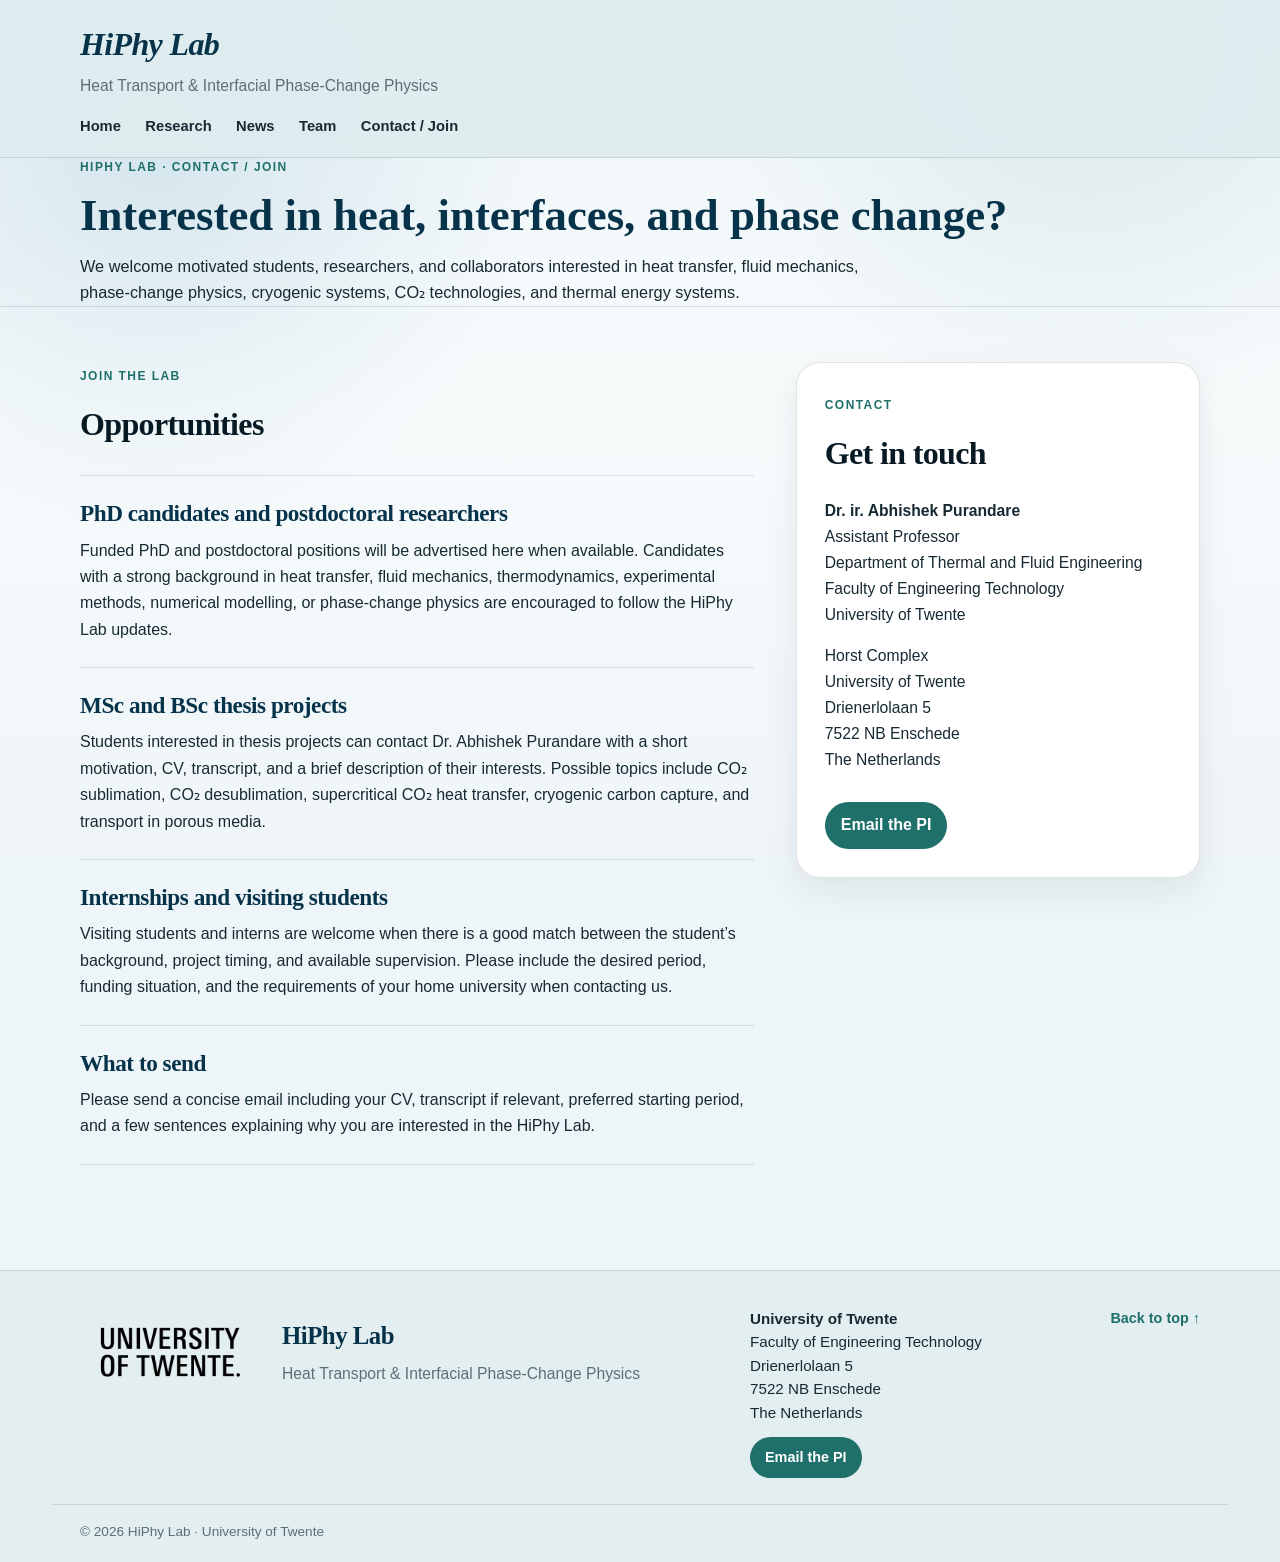
==== contact.html @ 3d543747 "Update contact.html" ====
<!DOCTYPE html>
<html lang="en">
<head>
  <meta charset="UTF-8">
  <title>Contact / Join | HiPhy Lab</title>
  <meta name="viewport" content="width=device-width, initial-scale=1">
  <link rel="stylesheet" href="assets/css/style.css">
</head>

<body id="top">

  <header class="header">
    <div class="container">
      <h1>HiPhy Lab</h1>
      <p>Heat Transport &amp; Interfacial Phase-Change Physics</p>

      <nav class="nav">
        <a href="index.html">Home</a>
        <a href="research.html">Research</a>
        <a href="news.html">News</a>
        <a href="team.html">Team</a>
        <a href="contact.html">Contact / Join</a>
      </nav>
    </div>
  </header>

  <main>

    <section class="page-hero page-heading-compact">
      <div class="container">
        <span class="eyebrow">HiPhy Lab · Contact / Join</span>
        <h2>Interested in heat, interfaces, and phase change?</h2>

        <p>
          We welcome motivated students, researchers, and collaborators
          interested in heat transfer, fluid mechanics, phase-change physics,
          cryogenic systems, CO₂ technologies, and thermal energy systems.
        </p>
      </div>
    </section>

    <section class="section contact-section">
      <div class="container">

        <div class="contact-grid">

          <div class="contact-main">

            <span class="eyebrow">Join the lab</span>
            <h2>Opportunities</h2>

            <div class="join-block">
              <h3>PhD candidates and postdoctoral researchers</h3>
              <p>
                Funded PhD and postdoctoral positions will be advertised here
                when available. Candidates with a strong background in heat
                transfer, fluid mechanics, thermodynamics, experimental methods,
                numerical modelling, or phase-change physics are encouraged to
                follow the HiPhy Lab updates.
              </p>
            </div>

            <div class="join-block">
              <h3>MSc and BSc thesis projects</h3>
              <p>
                Students interested in thesis projects can contact Dr. Abhishek
                Purandare with a short motivation, CV, transcript, and a brief
                description of their interests. Possible topics include CO₂
                sublimation, CO₂ desublimation, supercritical CO₂ heat transfer,
                cryogenic carbon capture, and transport in porous media.
              </p>
            </div>

            <div class="join-block">
              <h3>Internships and visiting students</h3>
              <p>
                Visiting students and interns are welcome when there is a good
                match between the student’s background, project timing, and
                available supervision. Please include the desired period,
                funding situation, and the requirements of your home university
                when contacting us.
              </p>
            </div>

            <div class="join-block">
              <h3>What to send</h3>
              <p>
                Please send a concise email including your CV, transcript if
                relevant, preferred starting period, and a few sentences
                explaining why you are interested in the HiPhy Lab.
              </p>
            </div>

          </div>

          <aside class="contact-card">
            <span class="eyebrow">Contact</span>
            <h2>Get in touch</h2>

            <p>
              <strong>Dr. ir. Abhishek Purandare</strong><br>
              Assistant Professor<br>
              Department of Thermal and Fluid Engineering<br>
              Faculty of Engineering Technology<br>
              University of Twente
            </p>

            <p>
              Horst Complex<br>
              University of Twente<br>
              Drienerlolaan 5<br>
              7522 NB Enschede<br>
              The Netherlands
            </p>

            <a class="button-link" href="mailto:a.s.purandare@utwente.nl">
              Email the PI
            </a>
          </aside>

        </div>

      </div>
    </section>

  </main>

  <footer class="footer site-footer">
    <div class="container footer-inner">

      <div class="footer-brand">
        <img
          src="assets/images/ut-logo.png"
          alt="University of Twente logo"
          class="ut-logo"
        >

        <div class="footer-lab-text">
          <h3>HiPhy Lab</h3>
          <p>Heat Transport &amp; Interfacial Phase-Change Physics</p>
        </div>
      </div>

      <div class="footer-contact footer-contact-row">
        <div class="footer-address-block">
          <p>
            <strong>University of Twente</strong><br>
            Faculty of Engineering Technology<br>
            Drienerlolaan 5<br>
            7522 NB Enschede<br>
            The Netherlands
          </p>

          <a class="footer-email-button" href="mailto:a.s.purandare@utwente.nl">
            Email the PI
          </a>
        </div>

        <a class="back-to-top" href="#top">Back to top ↑</a>
      </div>

    </div>

    <div class="container footer-bottom">
      <p>© 2026 HiPhy Lab · University of Twente</p>
    </div>
  </footer>

</body>
</html>
---- assets/css/style.css ----
/*
:root {
  --paper: #f3efe8;
  --paper-tint: #ebe5da;
  --surface: #fffdf9;
  --ink: #0f0c08;
  --text: #1f1a15;
  --muted: #625648;

  --navy: #0b2b45;
  --blue: #0056b3;
  --teal: #254c4a;
  --orange: #c85a1e;

  --border: rgba(15, 12, 8, 0.12);
  --shadow: 0 12px 35px rgba(15, 12, 8, 0.08);
}
*/
:root {
  --paper: #eef5f8;
  --paper-tint: #dfecef;
  --surface: #ffffff;
  --ink: #071923;
  --text: #172a33;
  --muted: #5c6f78;

  --navy: #06324a;
  --blue: #126f9a;
  --teal: #1f6f6a;
  --orange: #d46b2a;

  --border: rgba(7, 25, 35, 0.12);
  --shadow: 0 12px 35px rgba(7, 25, 35, 0.08);
}
body {
  margin: 0;
  font-family: Arial, Helvetica, sans-serif;
  line-height: 1.65;
  color: var(--text);
  background: var(--paper);
}

/*
body::before {
  content: "";
  position: fixed;
  inset: 0;
  pointer-events: none;
  background-image:
    linear-gradient(to right, rgba(15, 12, 8, 0.035) 1px, transparent 1px),
    linear-gradient(to bottom, rgba(15, 12, 8, 0.035) 1px, transparent 1px);
  background-size: 32px 32px;
  z-index: -1;
}
*/

body::before {
  content: "";
  position: fixed;
  inset: 0;
  pointer-events: none;
  background:
    radial-gradient(circle at 12% 18%, rgba(18, 111, 154, 0.12), transparent 28%),
    radial-gradient(circle at 85% 8%, rgba(31, 111, 106, 0.10), transparent 26%),
    linear-gradient(180deg, #eef5f8 0%, #f7fbfc 45%, #eef5f8 100%);
  z-index: -1;
}

.container {
  max-width: 1120px;
  margin: 0 auto;
  padding: 0 28px;
}

.header {
  background: rgba(223, 236, 239, 0.94);
  border-bottom: 1px solid var(--border);
  backdrop-filter: blur(12px);
  position: sticky;
  top: 0;
  z-index: 10;
}

.header .container {
  padding-top: 18px;
  padding-bottom: 18px;
}

.header h1 {
  margin: 0;
  font-family: Georgia, "Times New Roman", serif;
  font-size: 2rem;
  font-style: italic;
  color: var(--navy);
  letter-spacing: -0.02em;
}

.header p {
  margin: 2px 0 0;
  color: var(--muted);
  font-size: 0.98rem;
}

.nav {
  margin-top: 14px;
}

.nav a {
  color: var(--text);
  text-decoration: none;
  margin-right: 20px;
  font-size: 0.92rem;
  font-weight: 700;
}

.nav a:hover {
  color: var(--teal);
}

.hero {
  padding: 90px 0 65px;
}

.hero h2 {
  max-width: 850px;
  margin: 0 0 24px;
  font-family: Georgia, "Times New Roman", serif;
  font-size: clamp(2.4rem, 5vw, 4.4rem);
  line-height: 1.05;
  letter-spacing: -0.04em;
  color: var(--ink);
}

.hero h2 em {
  color: var(--orange);
  font-style: italic;
}

.hero p {
  font-size: 1.16rem;
  max-width: 760px;
  color: var(--text);
}

.section {
  padding: 55px 0;
  border-top: 1px solid var(--border);
}

.section h2 {
  margin: 0 0 12px;
  font-family: Georgia, "Times New Roman", serif;
  font-size: 2rem;
  color: var(--ink);
  letter-spacing: -0.02em;
}

.eyebrow {
  display: inline-block;
  margin-bottom: 12px;
  color: var(--teal);
  font-size: 0.75rem;
  font-weight: 800;
  text-transform: uppercase;
  letter-spacing: 0.12em;
}

.cards {
  display: grid;
  grid-template-columns: repeat(auto-fit, minmax(230px, 1fr));
  gap: 20px;
  margin-top: 24px;
}

.card {
  border: 1px solid var(--border);
  border-radius: 20px;
  padding: 24px;
  background: var(--surface);
  box-shadow: 0 4px 15px rgba(15, 12, 8, 0.04);
}

.card h3 {
  margin-top: 0;
  font-family: Georgia, "Times New Roman", serif;
  color: var(--navy);
}

.pi-box {
  background: var(--surface);
  border: 1px solid var(--border);
  border-left: 4px solid var(--orange);
  border-radius: 20px;
  padding: 26px;
  box-shadow: var(--shadow);
}

.footer {
  border-top: 1px solid var(--border);
  color: var(--muted);
  padding: 28px 0;
  margin-top: 40px;
  font-size: 0.9rem;
}

.research-hero {
  padding-bottom: 55px;
}

.research-current {
  padding-top: 40px;
  padding-bottom: 40px;
}

.lead-text {
  max-width: 900px;
  font-family: Georgia, "Times New Roman", serif;
  font-size: clamp(1.45rem, 2.4vw, 2rem);
  line-height: 1.35;
  color: var(--ink);
  margin: 0;
}

.soft-section {
  background: rgba(255, 253, 249, 0.35);
}

.theme-grid {
  display: grid;
  grid-template-columns: repeat(auto-fit, minmax(320px, 1fr));
  gap: 22px;
  margin-top: 30px;
}

.theme-card {
  background: var(--surface);
  border: 1px solid var(--border);
  border-radius: 22px;
  padding: 26px;
  box-shadow: 0 4px 15px rgba(15, 12, 8, 0.04);
}

.theme-card h3 {
  margin: 0 0 14px;
  font-family: Georgia, "Times New Roman", serif;
  font-size: 1.55rem;
  line-height: 1.18;
  color: var(--navy);
  letter-spacing: -0.02em;
}

.theme-card p {
  margin-bottom: 0;
}

.theme-label {
  margin: 0 0 8px;
  color: var(--teal);
  font-size: 0.78rem;
  font-weight: 800;
  text-transform: uppercase;
  letter-spacing: 0.12em;
}

.tags {
  display: flex;
  flex-wrap: wrap;
  gap: 8px;
  margin-top: 18px;
}

.tags span {
  display: inline-block;
  border: 1px solid var(--border);
  background: var(--surface);
  color: var(--teal);
  border-radius: 999px;
  padding: 6px 11px;
  font-size: 0.82rem;
  font-weight: 700;
}

.section-intro {
  max-width: 820px;
  font-size: 1.08rem;
  color: var(--muted);
  margin: 0 0 30px;
}

.projects-section {
  background:
    linear-gradient(180deg, rgba(255, 253, 249, 0.55), rgba(235, 229, 218, 0.35));
}

.project-showcase {
  margin-top: 36px;
  border-top: 1px solid var(--border);
}

.project-panel {
  display: grid;
  grid-template-columns: 230px 1fr;
  gap: 34px;
  padding: 34px 0;
  border-bottom: 1px solid var(--border);
}

.project-meta {
  display: flex;
  flex-direction: column;
  align-items: flex-start;
  gap: 12px;
}

.project-index {
  font-family: Georgia, "Times New Roman", serif;
  color: var(--orange);
  font-size: 1.15rem;
  font-weight: 700;
  line-height: 1.2;
}

.project-period {
  display: inline-block;
  border-radius: 999px;
  padding: 5px 11px;
  background: rgba(37, 76, 74, 0.08);
  color: var(--teal);
  border: 1px solid var(--border);
  font-size: 0.72rem;
  font-weight: 800;
  text-transform: uppercase;
  letter-spacing: 0.08em;
}

.project-body {
  max-width: 820px;
}

.project-body h3 {
  margin: 0 0 12px;
  font-family: Georgia, "Times New Roman", serif;
  font-size: clamp(1.45rem, 2.4vw, 2rem);
  line-height: 1.15;
  color: var(--navy);
  letter-spacing: -0.03em;
}

.project-body p {
  margin: 0;
  font-size: 1.02rem;
}

.publication-year {
  margin-top: 36px;
}

.publication-year h3 {
  font-family: Georgia, "Times New Roman", serif;
  font-size: 2rem;
  color: var(--orange);
  margin-bottom: 18px;
}

.publication-item {
  background: var(--surface);
  border: 1px solid var(--border);
  border-radius: 20px;
  padding: 24px;
  margin-bottom: 18px;
  box-shadow: 0 4px 15px rgba(15, 12, 8, 0.04);
}

.pub-title {
  font-family: Georgia, "Times New Roman", serif;
  font-size: 1.25rem;
  font-weight: 700;
  color: var(--navy);
  margin: 0 0 8px;
}

.publication-item p {
  margin-bottom: 0;
}

.publication-item a {
  display: inline-block;
  margin-top: 10px;
  color: var(--teal);
  font-weight: 700;
  text-decoration: none;
}

.publication-item a:hover {
  text-decoration: underline;
}

.cta-box {
  background: var(--surface);
  border: 1px solid var(--border);
  border-radius: 20px;
  padding: 26px;
  box-shadow: var(--shadow);
}

.cta-box p {
  max-width: 780px;
}

.button-link {
  display: inline-block;
  margin-top: 14px;
  margin-right: 12px;
  padding: 10px 16px;
  border-radius: 999px;
  background: var(--teal);
  color: white;
  text-decoration: none;
  font-weight: 700;
}

.button-link:hover {
  background: var(--navy);
}

.button-link.secondary {
  background: transparent;
  color: var(--teal);
  border: 1px solid var(--teal);
}

.button-link.secondary:hover {
  background: var(--teal);
  color: white;
}

@media (max-width: 760px) {
  .hero {
    padding: 60px 0 45px;
  }

  .nav a {
    display: inline-block;
    margin-bottom: 8px;
  }

  .theme-grid {
    grid-template-columns: 1fr;
  }

  .project-panel {
    grid-template-columns: 1fr;
    gap: 12px;
    padding: 28px 0;
  }

  .project-meta {
    flex-direction: row;
    flex-wrap: wrap;
    align-items: center;
  }
}

/* Principal Investigator profile photo */

.pi-profile {
  display: grid;
  grid-template-columns: 180px 1fr;
  gap: 28px;
  align-items: center;
}

.pi-photo-wrap {
  width: 180px;
  height: 180px;
  border-radius: 24px;
  overflow: hidden;
  border: 1px solid var(--border);
  background: var(--paper-tint);
  flex-shrink: 0;
}

.pi-photo {
  width: 180px;
  height: 180px;
  max-width: 180px;
  max-height: 180px;
  object-fit: cover;
  display: block;
}

.pi-text p {
  margin-top: 0;
}

.pi-text p:last-child {
  margin-bottom: 0;
}

@media (max-width: 760px) {
  .pi-profile {
    grid-template-columns: 1fr;
  }

  .pi-photo-wrap {
    width: 150px;
    height: 150px;
  }

  .pi-photo {
    width: 150px;
    height: 150px;
    max-width: 150px;
    max-height: 150px;
  }
}

/* Larger PI text */

.pi-text {
  font-size: 1.25rem;
  line-height: 1.65;
}

.pi-text strong {
  font-family: Georgia, "Times New Roman", serif;
  font-size: 2rem;
  color: var(--navy);
  line-height: 1.2;
}

.pi-text p:first-child {
  font-size: 1.22rem;
  color: var(--text);
}

.pi-text p:last-child {
  font-size: 1.15rem;
  color: var(--muted);
}

/* Home page people section */

.people-home-section {
  background:
    linear-gradient(180deg, rgba(255, 253, 249, 0.35), rgba(235, 229, 218, 0.25));
}

.people-section-header {
  display: flex;
  justify-content: space-between;
  align-items: end;
  gap: 24px;
  margin-bottom: 30px;
}

.people-section-header h2 {
  margin-bottom: 0;
}

.section-link {
  color: var(--teal);
  font-weight: 800;
  text-decoration: none;
  white-space: nowrap;
}

.section-link:hover {
  color: var(--navy);
  text-decoration: underline;
}

.people-roster-grid {
  display: grid;
  grid-template-columns: 1fr;
  gap: 24px;
}

.person-card {
  display: grid;
  grid-template-columns: 220px 1fr;
  gap: 34px;
  align-items: center;
  padding: 28px 0;
  border-top: 1px solid var(--border);
  border-bottom: 1px solid var(--border);
}

.person-photo-wrap {
  width: 220px;
  height: 220px;
  border-radius: 28px;
  overflow: hidden;
  border: 1px solid var(--border);
  background: var(--paper-tint);
  box-shadow: 0 8px 24px rgba(15, 12, 8, 0.08);
}

.person-photo {
  width: 100%;
  height: 100%;
  object-fit: cover;
  display: block;
}

.person-info h3 {
  margin: 0 0 6px;
  font-family: Georgia, "Times New Roman", serif;
  font-size: clamp(1.8rem, 3vw, 2.5rem);
  line-height: 1.08;
  color: var(--navy);
  letter-spacing: -0.03em;
}

.person-role {
  margin: 0 0 14px;
  color: var(--orange);
  font-weight: 800;
  font-size: 0.95rem;
}

.person-info p {
  max-width: 780px;
  font-size: 1.08rem;
}

.people-cta {
  margin-top: 34px;
  padding: 28px;
  border-radius: 24px;
  background: var(--surface);
  border: 1px solid var(--border);
  box-shadow: 0 8px 24px rgba(15, 12, 8, 0.06);
}

.people-cta h3 {
  margin: 0 0 10px;
  font-family: Georgia, "Times New Roman", serif;
  font-size: 1.55rem;
  color: var(--navy);
}

.people-cta p {
  max-width: 800px;
  margin-bottom: 6px;
}

@media (max-width: 760px) {
  .people-section-header {
    display: block;
  }

  .section-link {
    display: inline-block;
    margin-top: 12px;
  }

  .person-card {
    grid-template-columns: 1fr;
    gap: 18px;
  }

  .person-photo-wrap {
    width: 180px;
    height: 180px;
  }
}

/* Compact people grid for homepage */

.people-grid {
  display: grid;
  grid-template-columns: repeat(auto-fit, minmax(170px, 200px));
  gap: 26px;
  margin-top: 30px;
}

.person-tile {
  max-width: 190px;
}

.person-tile-photo-wrap {
  width: 100%;
  aspect-ratio: 1 / 1.05;
  border-radius: 22px;
  overflow: hidden;
  border: 1px solid var(--border);
  background: var(--paper-tint);
  box-shadow: 0 8px 24px rgba(15, 12, 8, 0.08);
}

.person-tile-photo {
  width: 100%;
  height: 100%;
  object-fit: cover;
  display: block;
}

/* Name below photo */
.person-tile h3 {
  margin: 12px 0 4px;
  font-family: Georgia, "Times New Roman", serif;
  font-size: 1.05rem;
  line-height: 1.15;
  color: var(--navy);
}

/* Designation below name */
.person-tile .person-role {
  margin: 0 0 5px;
  color: var(--muted);
  font-size: 0.74rem;
  font-weight: 400;
  line-height: 1.3;
}

/* Keywords below designation */
.person-keywords {
  margin: 0;
  color: var(--muted);
  font-size: 0.76rem;
  line-height: 1.4;
}

@media (max-width: 760px) {
  .people-grid {
    grid-template-columns: repeat(auto-fit, minmax(170px, 1fr));
    gap: 22px;
  }

  .person-tile {
    max-width: none;
  }
}

/* Homepage news section */

.news-home-section {
  background:
    linear-gradient(180deg, rgba(255, 253, 249, 0.25), rgba(235, 229, 218, 0.18));
}

.news-section-header {
  display: flex;
  justify-content: space-between;
  align-items: end;
  gap: 24px;
  margin-bottom: 28px;
}

.news-section-header h2 {
  margin-bottom: 0;
}

.news-list {
  border-top: 1px solid var(--border);
}

.news-item {
  display: grid;
  grid-template-columns: 170px 1fr;
  gap: 24px;
  padding: 8px 0;
  border-bottom: 1px solid var(--border);
}

.news-date {
  color: var(--orange);
  font-family: Georgia, "Times New Roman", serif;
  font-size: 1.05rem;
  font-weight: 700;
}

.news-content {
  max-width: 820px;
}

.news-content h3 {
  margin: 0 0 8px;
  font-family: Georgia, "Times New Roman", serif;
  font-size: 1.45rem;
  line-height: 1.15;
  color: var(--navy);
  letter-spacing: -0.02em;
}

.news-content p {
  margin: 0;
  color: var(--text);
  font-size: 1.02rem;
}

@media (max-width: 760px) {
  .news-section-header {
    display: block;
  }

  .news-item {
    grid-template-columns: 1fr;
    gap: 8px;
    padding: 12px 0;
  }

  .news-date {
    font-size: 0.95rem;
  }
}

.news-item:last-child {
  border-bottom: none;
}

/* Heading icons */

.heading-icon {
  display: inline-block;
  margin-left: 3px;
  font-size: 0.9em;
  vertical-align: -0.04em;
}

/* News amount label */

.news-amount {
  display: inline-block;
  margin-left: 3px;
  padding: 3px 9px;
  border-radius: 999px;
  background: rgba(200, 90, 30, 0.10);
  color: var(--orange);
  border: 1px solid rgba(200, 90, 30, 0.25);
  font-family: Arial, Helvetica, sans-serif;
  font-size: 0.72em;
  font-weight: 700;
  vertical-align: 0.08em;
}

.news-content a {
  color: var(--teal);
  font-weight: 700;
  text-decoration: underline;
}

.news-content a:hover {
  color: var(--navy);
}

/* News archive page */

.news-archive-section {
  padding-top: 35px;
}

.news-archive-list {
  border-top: none;
}

.news-archive-item {
  display: grid;
  grid-template-columns: 170px 1fr;
  gap: 34px;
  padding: 12px 0;
  border-bottom: 1px solid var(--border);
}

.news-archive-item:last-child {
  border-bottom: none;
}

.news-archive-date {
  color: var(--orange);
  font-family: Georgia, "Times New Roman", serif;
  font-size: 1.05rem;
  font-weight: 700;
}

.news-category {
  margin: 0 0 6px;
  color: var(--teal);
  font-size: 0.75rem;
  font-weight: 800;
  text-transform: uppercase;
  letter-spacing: 0.12em;
}

.news-archive-content {
  max-width: 850px;
}

.news-archive-content h3 {
  margin: 0 0 8px;
  font-family: Georgia, "Times New Roman", serif;
  font-size: 1.55rem;
  line-height: 1.15;
  color: var(--navy);
  letter-spacing: -0.02em;
}

.news-archive-content p {
  margin-top: 0;
}

.news-archive-content a {
  color: var(--teal);
  font-weight: 700;
  text-decoration: none;
}

.news-archive-content a:hover {
  color: var(--navy);
  text-decoration: underline;
}

@media (max-width: 760px) {
  .news-archive-item {
    grid-template-columns: 1fr;
    gap: 8px;
    padding: 24px 0;
  }

  .news-archive-date {
    font-size: 0.95rem;
  }
}

/* Footer with UT logo and contact details */

.site-footer {
  background: rgba(223, 236, 239, 0.72);
  border-top: 1px solid var(--border);
  margin-top: 50px;
  padding: 36px 0 18px;
  color: var(--text);
}

.footer-inner {
  display: grid;
  grid-template-columns: 1.4fr 1fr;
  gap: 40px;
  align-items: start;
}

.footer-brand {
  display: flex;
  align-items: center;
  gap: 22px;
}

.ut-logo {
  width: 180px;
  height: auto;
  display: block;
}

.footer-brand h3 {
  margin: 0 0 4px;
  font-family: Georgia, "Times New Roman", serif;
  font-size: 1.55rem;
  color: var(--navy);
  letter-spacing: -0.02em;
}

.footer-brand p {
  margin: 0;
  color: var(--muted);
  font-size: 0.98rem;
}

.footer-contact p {
  margin: 0 0 16px;
  color: var(--text);
  font-size: 0.95rem;
  line-height: 1.55;
}

.footer-email-button {
  display: inline-block;
  padding: 9px 15px;
  border-radius: 999px;
  background: var(--teal);
  color: white;
  text-decoration: none;
  font-weight: 700;
  font-size: 0.9rem;
}

.footer-email-button:hover {
  background: var(--navy);
}

.footer-bottom {
  margin-top: 26px;
  padding-top: 16px;
  border-top: 1px solid var(--border);
}

.footer-bottom p {
  margin: 0;
  color: var(--muted);
  font-size: 0.85rem;
}

@media (max-width: 760px) {
  .footer-inner {
    grid-template-columns: 1fr;
    gap: 28px;
  }

  .footer-brand {
    align-items: flex-start;
    flex-direction: column;
  }

  .ut-logo {
    width: 155px;
  }
}

/* Mobile footer logo alignment */

@media (max-width: 760px) {
  .footer-brand {
    align-items: flex-start;
    text-align: -10px;
  }

  .ut-logo {
    align-self: flex-start;
    margin-left: 0;
  }

  .footer-lab-text {
    align-items: flex-start;
    text-align: left;
  }
}

/* Back to top footer link */

html {
  scroll-behavior: smooth;
}

.back-to-top {
  display: inline-block;
  margin-top: 8px;
  color: var(--teal);
  font-size: 0.9rem;
  font-weight: 700;
  text-decoration: none;
}

.back-to-top:hover {
  color: var(--navy);
  text-decoration: underline;
}

.footer-address-block p {
  margin: 0 0 12px;
}

.footer-address-block .footer-email-button {
  margin-top: 0;
}

.footer-contact-row {
  display: flex;
  justify-content: space-between;
  align-items: flex-start;
  gap: 28px;
}

.footer-contact-row .back-to-top {
  margin-top: 0;
  white-space: nowrap;
}

@media (max-width: 760px) {
  .footer-contact-row {
    display: block;
  }

  .footer-contact-row .back-to-top {
    display: inline-block;
    margin-top: 16px;
  }
}

/* Contact / Join page */

.contact-grid {
  display: grid;
  grid-template-columns: 1.5fr 0.9fr;
  gap: 42px;
  align-items: start;
}

.contact-main {
  max-width: 820px;
}

.join-block {
  padding: 24px 0;
  border-bottom: 1px solid var(--border);
}

.join-block:first-of-type {
  border-top: 1px solid var(--border);
  margin-top: 24px;
}

.join-block h3 {
  margin: 0 0 10px;
  font-family: Georgia, "Times New Roman", serif;
  font-size: 1.45rem;
  line-height: 1.18;
  color: var(--navy);
  letter-spacing: -0.02em;
}

.join-block p {
  margin: 0;
  color: var(--text);
}

.contact-card {
  position: sticky;
  top: 130px;
  background: var(--surface);
  border: 1px solid var(--border);
  border-radius: 24px;
  padding: 28px;
  box-shadow: var(--shadow);
}

.contact-card h2 {
  margin-bottom: 18px;
}

.contact-card p {
  margin-top: 0;
  font-size: 0.98rem;
}

@media (max-width: 900px) {
  .contact-grid {
    grid-template-columns: 1fr;
  }

  .contact-card {
    position: static;
  }
}


/* ========================================
   HIPHY LAB - RESEARCH IMAGE GALLERY
======================================== */

.hph-gallery {
  padding-top: 45px;
  padding-bottom: 55px;
}

/* Main image container */

.hph-gallery-frame {
  background: #ffffff;
  border: 1px solid var(--border);
  border-radius: 16px;
  overflow: hidden;
  margin-top: 24px;
}

/* Individual image slide */

.hph-slide {
  margin: 0;
}

.hph-slide[hidden] {
  display: none;
}

.hph-slide a {
  display: flex;
  align-items: center;
  justify-content: center;
  width: 100%;
  height: clamp(250px, 42vw, 400px);
  padding: 18px;
  box-sizing: border-box;
}

/* Scientific images - no cropping */

.hph-slide img {
  display: block;
  max-width: 100%;
  max-height: 100%;
  width: auto;
  height: auto;
  object-fit: contain;
  transition: transform 0.25s ease;
}

.hph-slide a:hover img {
  transform: scale(1.015);
}

/* Image caption */

.hph-slide figcaption {
  padding: 14px 20px;
  text-align: center;
  border-top: 1px solid var(--border);
  background: #f7fbfc;

  font-family: Georgia, "Times New Roman", serif;
  font-size: 1rem;
  color: var(--navy);
}

/* Navigation area */

.hph-gallery-navigation {
  display: flex;
  align-items: center;
  justify-content: center;
  gap: 26px;
  margin-top: 18px;
}

/* Previous / next arrows */

.hph-gallery-arrow {
  display: flex;
  justify-content: center;
  align-items: center;

  width: 38px;
  height: 38px;

  border: 1px solid var(--border);
  border-radius: 50%;
  background: #ffffff;

  color: var(--navy);
  font-size: 1.15rem;

  cursor: pointer;
  transition: all 0.2s ease;
}

.hph-gallery-arrow:hover {
  background: var(--navy);
  color: #ffffff;
}

/* Navigation dots */

.hph-gallery-dots {
  display: flex;
  justify-content: center;
  align-items: center;
  gap: 10px;
}

.hph-gallery-dot {
  width: 10px;
  height: 10px;
  padding: 0;

  border: none;
  border-radius: 50%;
  background: #b5cbd4;

  cursor: pointer;
  transition: all 0.2s ease;
}

/* Currently selected dot */

.hph-gallery-dot.active {
  width: 24px;
  border-radius: 10px;
  background: var(--navy);
}

.hph-gallery-dot:hover {
  background: var(--teal);
}

/* Image counter */

.hph-gallery-counter {
  margin: 8px 0 0;
  text-align: center;

  font-size: 0.78rem;
  color: var(--muted);
}

/* Keyboard accessibility */

.hph-gallery button:focus-visible {
  outline: 2px solid var(--blue);
  outline-offset: 4px;
}

/* Mobile responsive styling */

@media (max-width: 760px) {

  .hph-gallery {
    padding-top: 30px;
    padding-bottom: 40px;
  }

  .hph-slide a {
    height: 280px;
    padding: 10px;
  }

  .hph-slide figcaption {
    font-size: 0.85rem;
    padding: 12px 10px;
  }

  .hph-gallery-navigation {
    gap: 20px;
  }

  .hph-gallery-arrow {
    width: 34px;
    height: 34px;
  }

}


/* ==================================
   HiPhy Lab - Automatic Hero Slideshow
================================== */

.hero {
  padding-top: 35px;
}

/* Slideshow integrated into hero */

.hero-showcase {
  position: relative;
  width: 100%;
  height: clamp(220px, 34vw, 430px);
  overflow: hidden;
  margin-bottom: 5px;

  /* No white gallery box */
  background: transparent;
  border: none;
  border-radius: 0;
  box-shadow: none;
}

/* All images share the same space */

.hero-showcase-image {
  position: absolute;
  inset: 0;

  width: 100%;
  height: 100%;

  object-fit: contain;
  object-position: center;

  opacity: 0;
  transition: opacity 0.8s ease-in-out;

  /*
   * Helps white parts of scientific
   * figures blend with the page.
   */
  mix-blend-mode: multiply;
}

/* Currently displayed image */

.hero-showcase-image.is-visible {
  opacity: 1;
}

/* Small unobtrusive pause control */

.hero-showcase-controls {
  display: flex;
  justify-content: flex-end;
  margin: 0 0 30px;
}

.hero-showcase-toggle {
  border: none;
  background: transparent;
  color: var(--muted);

  font-family: inherit;
  font-size: 0.78rem;
  cursor: pointer;
}

.hero-showcase-toggle:hover {
  color: var(--navy);
  text-decoration: underline;
}

.hero-showcase-toggle:focus-visible {
  outline: 2px solid var(--blue);
  outline-offset: 4px;
}

/* Mobile */

@media (max-width: 760px) {
  .hero {
    padding-top: 20px;
  }

  .hero-showcase {
    height: 210px;
  }

  .hero-showcase-controls {
    margin-bottom: 20px;
  }
}

/* Respect reduced-motion preferences */

@media (prefers-reduced-motion: reduce) {
  .hero-showcase-image {
    transition: none;
  }
}


/* ========================================
   HiPhy Lab - Compact homepage hero
======================================== */

/* Center the homepage introduction */

.home-hero {
  padding-top: 25px;
  padding-bottom: 45px;
}

.home-hero .container {
  text-align: center;
}

/* Smaller research image slideshow */

.home-hero .hero-showcase {
  width: 100%;
  max-width: 1000px;
  height: 200px;
  margin: 0 auto;
  background: transparent;
}

/* Keep entire scientific image visible */

.home-hero .hero-showcase-image {
  width: 100%;
  height: 100%;
  object-fit: contain;
  object-position: center;
}

/* Position pause button */

.home-hero .hero-showcase-controls {
  max-width: 1000px;
  margin: 4px auto 18px;
  justify-content: flex-end;
}

/* Main heading */

.home-hero h2 {
  max-width: 950px;
  margin: 25px auto 20px;

  font-family: Georgia, "Times New Roman", serif;
  font-size: clamp(2rem, 3vw, 2.8rem);
  font-weight: 600;
  line-height: 1.2;
  letter-spacing: -0.025em;

  color: var(--ink);
  text-align: justify;
  text-align-last: left;
}

/* Introductory paragraphs */

.home-hero p {
  max-width: 850px;
  margin: 0 auto 16px;

  font-size: 1.05rem;
  line-height: 1.7;
  color: var(--text);
  text-align: justify;
  text-align-last: left;
}

/* Mobile adjustments */

@media (max-width: 760px) {

  .home-hero {
    padding-top: 15px;
    padding-bottom: 35px;
  }

  .home-hero .hero-showcase {
    height: 190px;
  }

  .home-hero h2 {
    font-size: 1.9rem;
    line-height: 1.2;
    margin-top: 18px;
  }

  .home-hero p {
    font-size: 0.98rem;
    line-height: 1.6;
  }

}

/* Align homepage heading and introductory text */

.home-hero h2,
.home-hero p {
  max-width: 950px;
  width: 100%;
  box-sizing: border-box;
  margin-left: auto;
  margin-right: auto;
}

.home-hero h2 {
  text-align: left;
}

.home-hero p {
  text-align: justify;
  text-align-last: left;
  hyphens: auto;
}

/* =====================================
   HIPHY LAB — TEAM PAGE
   Paste at the END of style.css
===================================== */

.team-page {
  padding: 42px 0 25px;
}

.team-page-intro {
  margin-bottom: 33px;
}

.team-page-intro h2 {
  margin: 0 0 12px;
  font-family: Georgia, "Times New Roman", serif;
  font-size: clamp(2rem, 3.5vw, 3rem);
  line-height: 1.15;
  color: var(--navy);
}

.team-page-intro p {
  margin: 0;
  max-width: 800px;
  font-size: 1.02rem;
  line-height: 1.6;
  color: var(--text);
}

/* Simple sections: no cards or solid backgrounds */
.team-group {
  margin: 0 0 38px;
}

.team-group > h3 {
  margin: 0 0 17px;
  padding-bottom: 9px;
  border-bottom: 1px solid var(--border);
  font-family: Georgia, "Times New Roman", serif;
  font-size: 1.6rem;
  line-height: 1.2;
  font-weight: 700;
  color: var(--navy);
}

.team-members {
  display: flex;
  flex-direction: column;
  gap: 17px;
}

/* Profile: portrait left, text right */
.team-member {
  display: grid;
  grid-template-columns: 125px minmax(0, 1fr);
  align-items: start;
  gap: 22px;
}

.team-photo {
  display: block;
  width: 125px;
  height: 163px;
  object-fit: cover;
  object-position: center 25%;
  border-radius: 2px;
  background: var(--paper-tint);
}

.team-photo-placeholder {
  display: flex;
  align-items: center;
  justify-content: center;
  color: var(--teal);
  font-family: Georgia, "Times New Roman", serif;
  font-size: 2rem;
}

.team-member-info h4 {
  margin: 0 0 5px;
  font-family: Georgia, "Times New Roman", serif;
  font-weight: 700;
  font-size: 1.27rem;
  line-height: 1.2;
  color: var(--navy);
}

.team-member-info p {
  margin: 0 0 8px;
  max-width: 730px;
  color: var(--text);
  font-size: 0.98rem;
  line-height: 1.55;
  text-align: left;
}

.team-member-info .team-member-role {
  font-size: 0.83rem;
  color: var(--teal);
  font-weight: 600;
}

@media (max-width: 600px) {
  .team-page {
    padding-top: 28px;
  }

  .team-group {
    margin-bottom: 30px;
  }

  .team-group > h3 {
    font-size: 1.38rem;
  }

  .team-member {
    grid-template-columns: 94px minmax(0, 1fr);
    gap: 14px;
  }

  .team-photo {
    width: 94px;
    height: 125px;
  }

  .team-member-info h4 {
    font-size: 1.08rem;
  }

  .team-member-info p {
    font-size: 0.91rem;
    line-height: 1.45;
  }
}


/* ==========================================
   CONSISTENT PAGE INTRODUCTION TYPOGRAPHY
   Team | Research | News | Contact
========================================== */

/* Headings */

.page-heading-compact.page-heading-compact h1,
.page-heading-compact.page-heading-compact h2 {

  font-family: Georgia, "Times New Roman", serif;

  font-size: clamp(2rem, 3.5vw, 3rem);

  font-weight: 700;
  line-height: 1.15;

  letter-spacing: normal;
  color: var(--navy);

  text-align: left;

  margin: 0 0 12px;
  max-width: 950px;
}

/* Introductory paragraphs */

.page-heading-compact.page-heading-compact p {

  font-size: 1.02rem;
  line-height: 1.6;

  font-weight: 400;
  color: var(--text);

  max-width: 800px;

  margin: 0;
  text-align: left;
}

/* Small uppercase label above headings */

.page-heading-compact .eyebrow {
  display: block;
  margin-bottom: 12px;
}
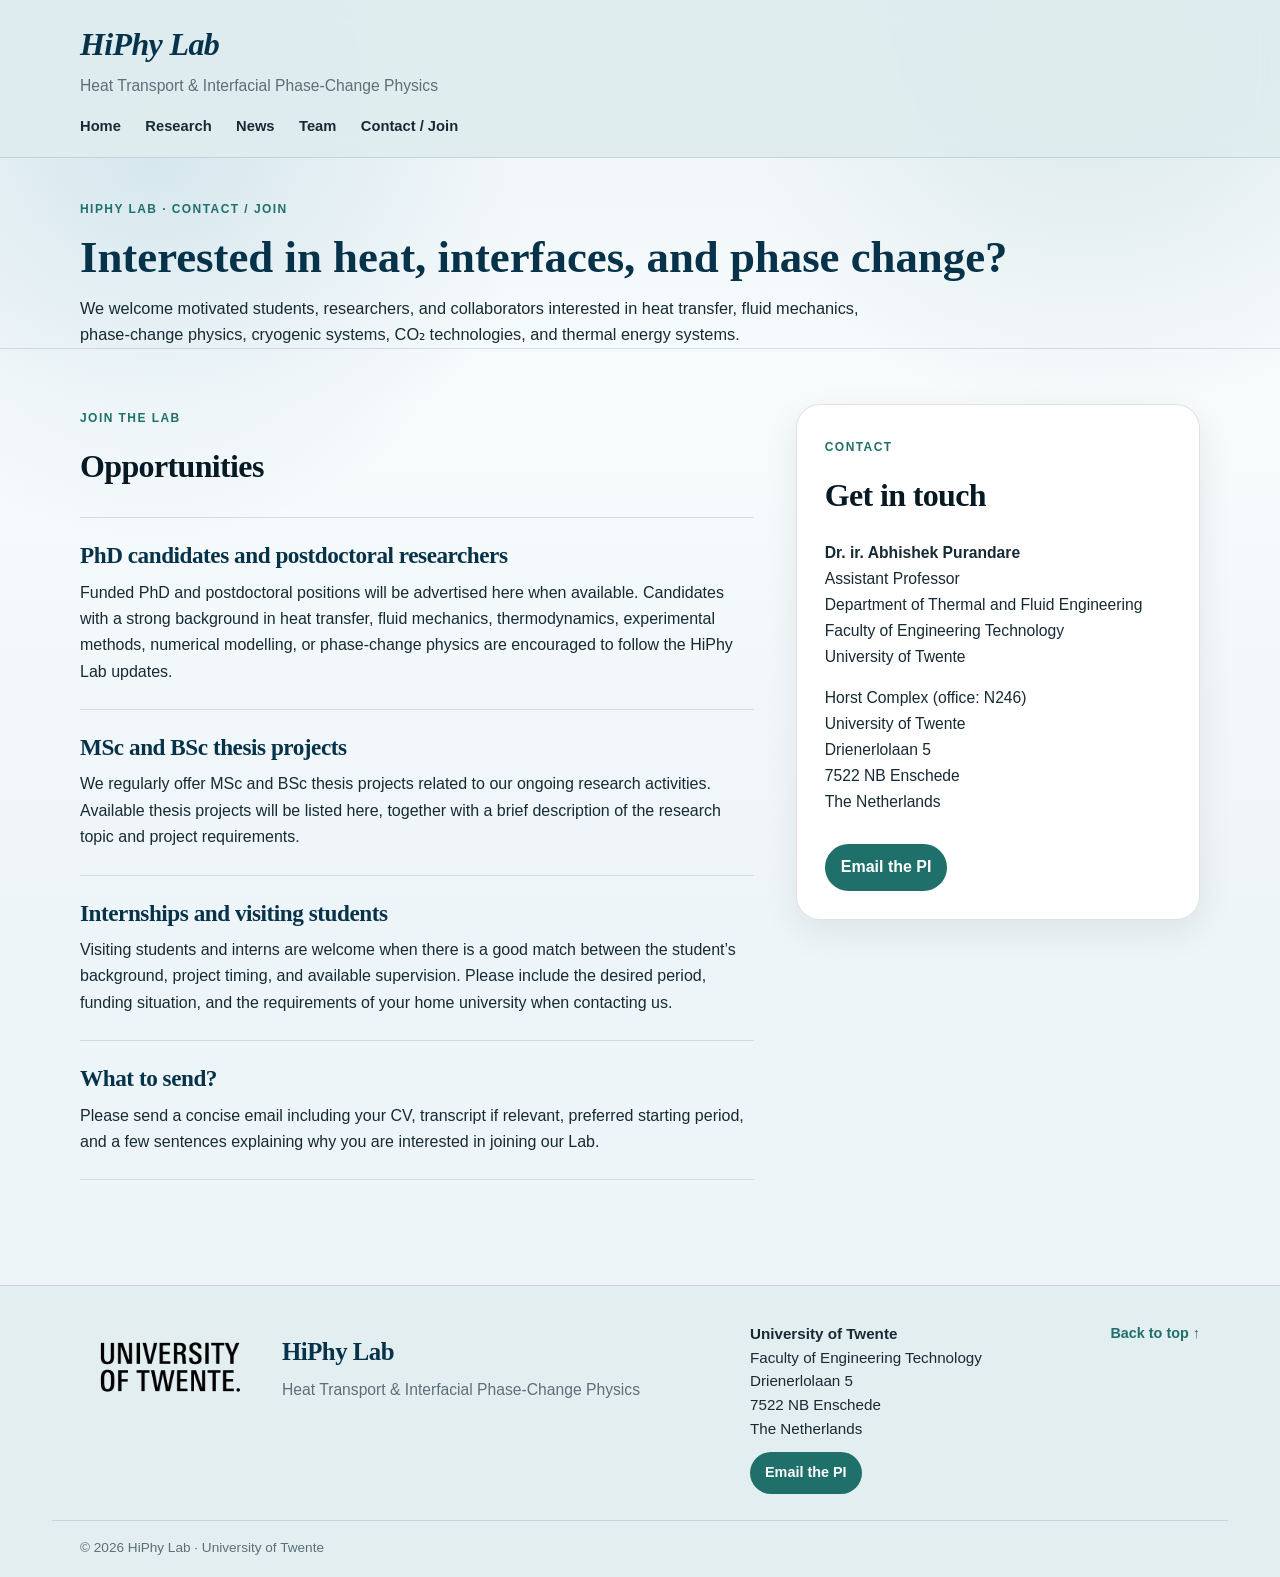
==== commit 240de8fb: "Update contact.html" ====
--- a/contact.html
+++ b/contact.html
@@ -63,11 +63,9 @@
             <div class="join-block">
               <h3>MSc and BSc thesis projects</h3>
               <p>
-                Students interested in thesis projects can contact Dr. Abhishek
-                Purandare with a short motivation, CV, transcript, and a brief
-                description of their interests. Possible topics include CO₂
-                sublimation, CO₂ desublimation, supercritical CO₂ heat transfer,
-                cryogenic carbon capture, and transport in porous media.
+                We regularly offer MSc and BSc thesis projects related to our ongoing 
+                research activities. Available thesis projects will be listed here, together 
+                with a brief description of the research topic and project requirements.
               </p>
             </div>
 
@@ -83,11 +81,11 @@
             </div>
 
             <div class="join-block">
-              <h3>What to send</h3>
+              <h3>What to send?</h3>
               <p>
                 Please send a concise email including your CV, transcript if
                 relevant, preferred starting period, and a few sentences
-                explaining why you are interested in the HiPhy Lab.
+                explaining why you are interested in joining our Lab.
               </p>
             </div>
 
@@ -106,7 +104,7 @@
             </p>
 
             <p>
-              Horst Complex<br>
+              Horst Complex (office: N246)<br>
               University of Twente<br>
               Drienerlolaan 5<br>
               7522 NB Enschede<br>
--- a/assets/css/style.css
+++ b/assets/css/style.css
@@ -1747,3 +1747,17 @@
   display: block;
   margin-bottom: 12px;
 }
+
+/* Consistent top spacing for secondary pages */
+
+.page-heading-compact {
+  padding-top: 42px;
+}
+
+/* Smaller spacing on mobile */
+
+@media (max-width: 760px) {
+  .page-heading-compact {
+    padding-top: 28px;
+  }
+}
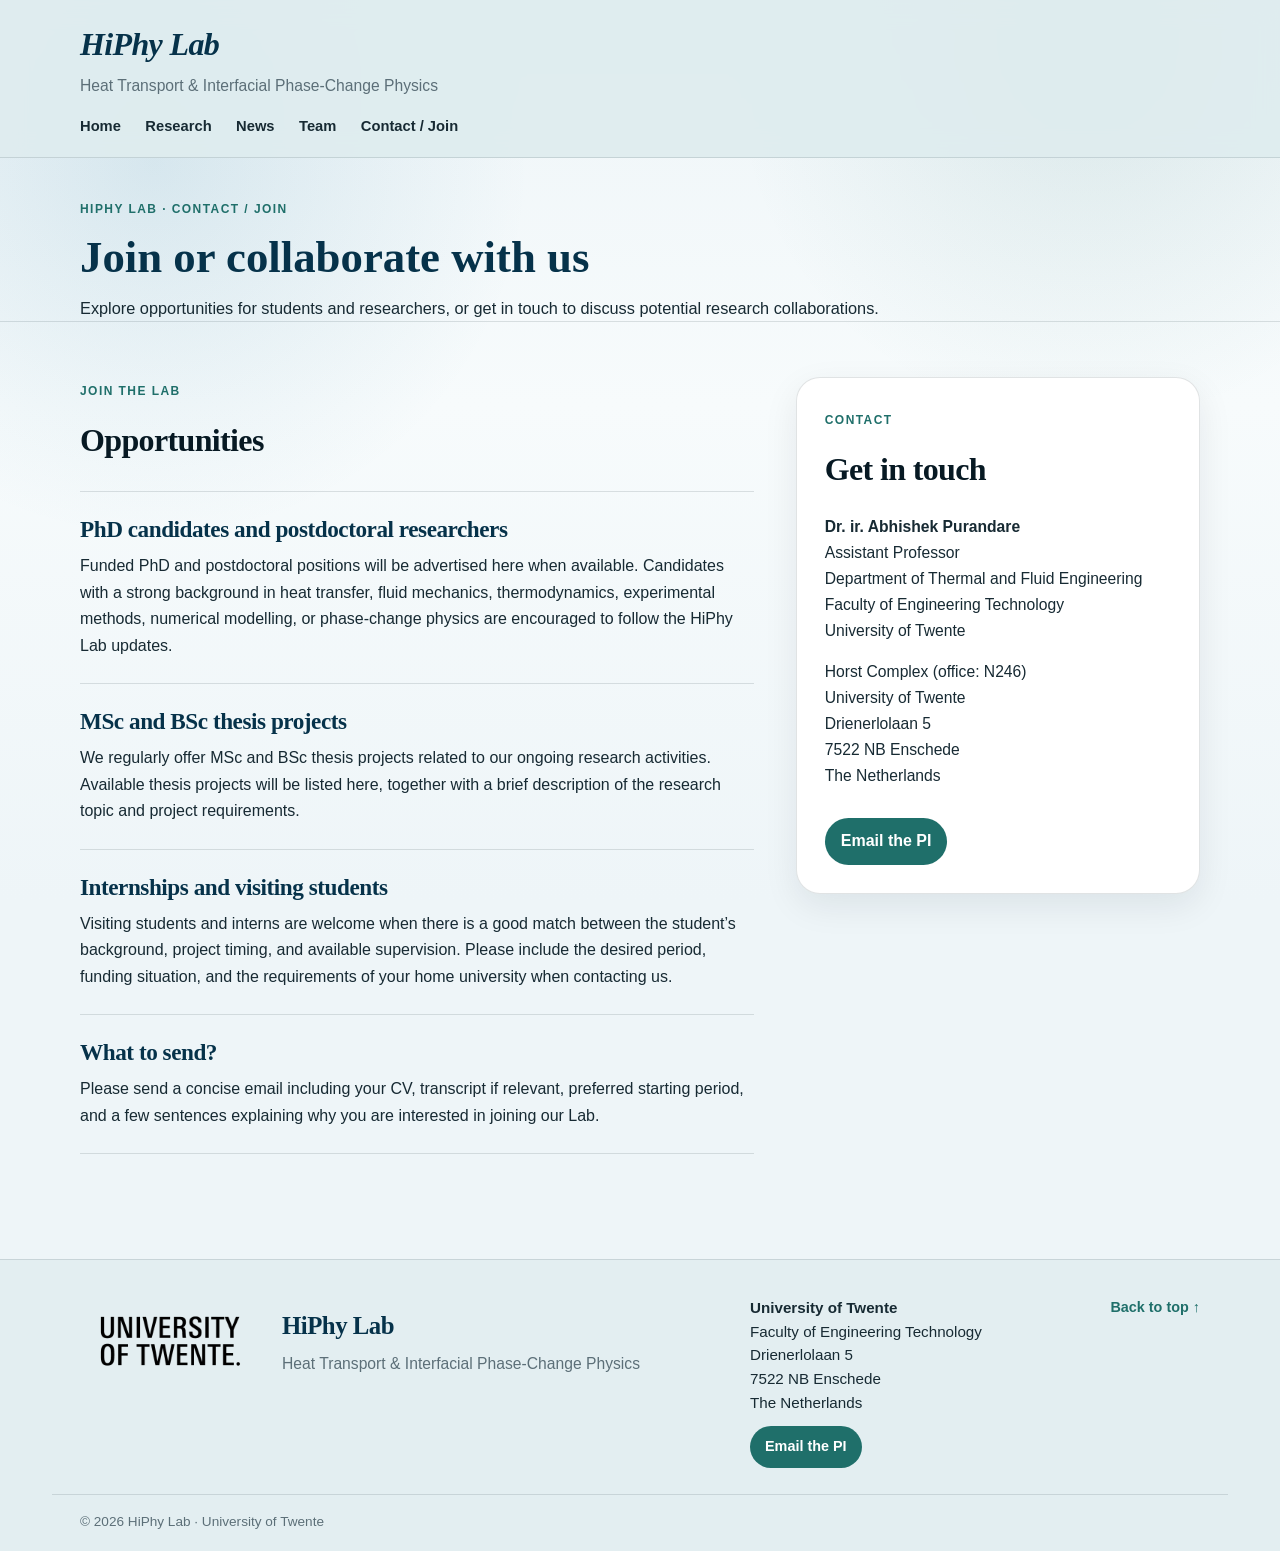
==== commit 7a78515e: "Update contact.html" ====
--- a/contact.html
+++ b/contact.html
@@ -29,12 +29,10 @@
     <section class="page-hero page-heading-compact">
       <div class="container">
         <span class="eyebrow">HiPhy Lab · Contact / Join</span>
-        <h2>Interested in heat, interfaces, and phase change?</h2>
+        <h2>Join or collaborate with us</h2>
 
         <p>
-          We welcome motivated students, researchers, and collaborators
-          interested in heat transfer, fluid mechanics, phase-change physics,
-          cryogenic systems, CO₂ technologies, and thermal energy systems.
+          Explore opportunities for students and researchers, or get in touch to discuss potential research collaborations.
         </p>
       </div>
     </section>
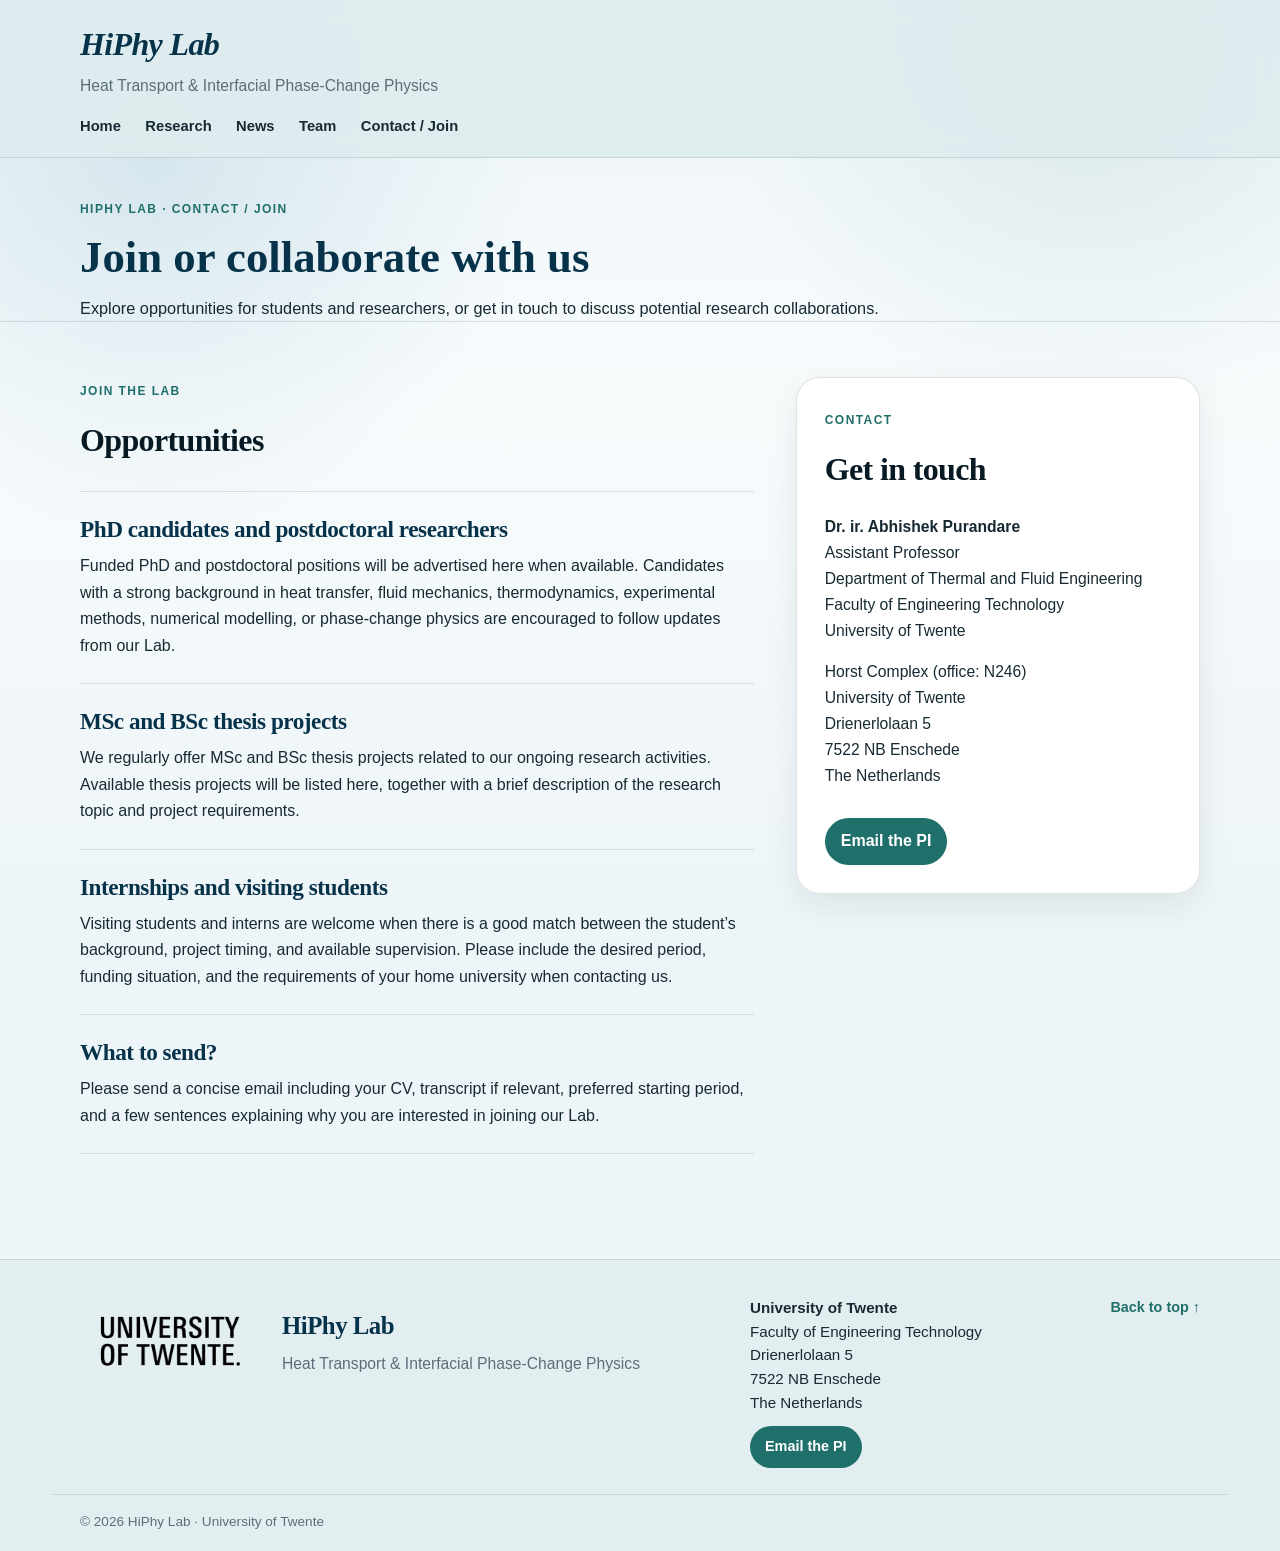
==== commit ff2e1967: "Update contact.html" ====
--- a/contact.html
+++ b/contact.html
@@ -54,7 +54,7 @@
                 when available. Candidates with a strong background in heat
                 transfer, fluid mechanics, thermodynamics, experimental methods,
                 numerical modelling, or phase-change physics are encouraged to
-                follow the HiPhy Lab updates.
+                follow updates from our Lab.
               </p>
             </div>
 
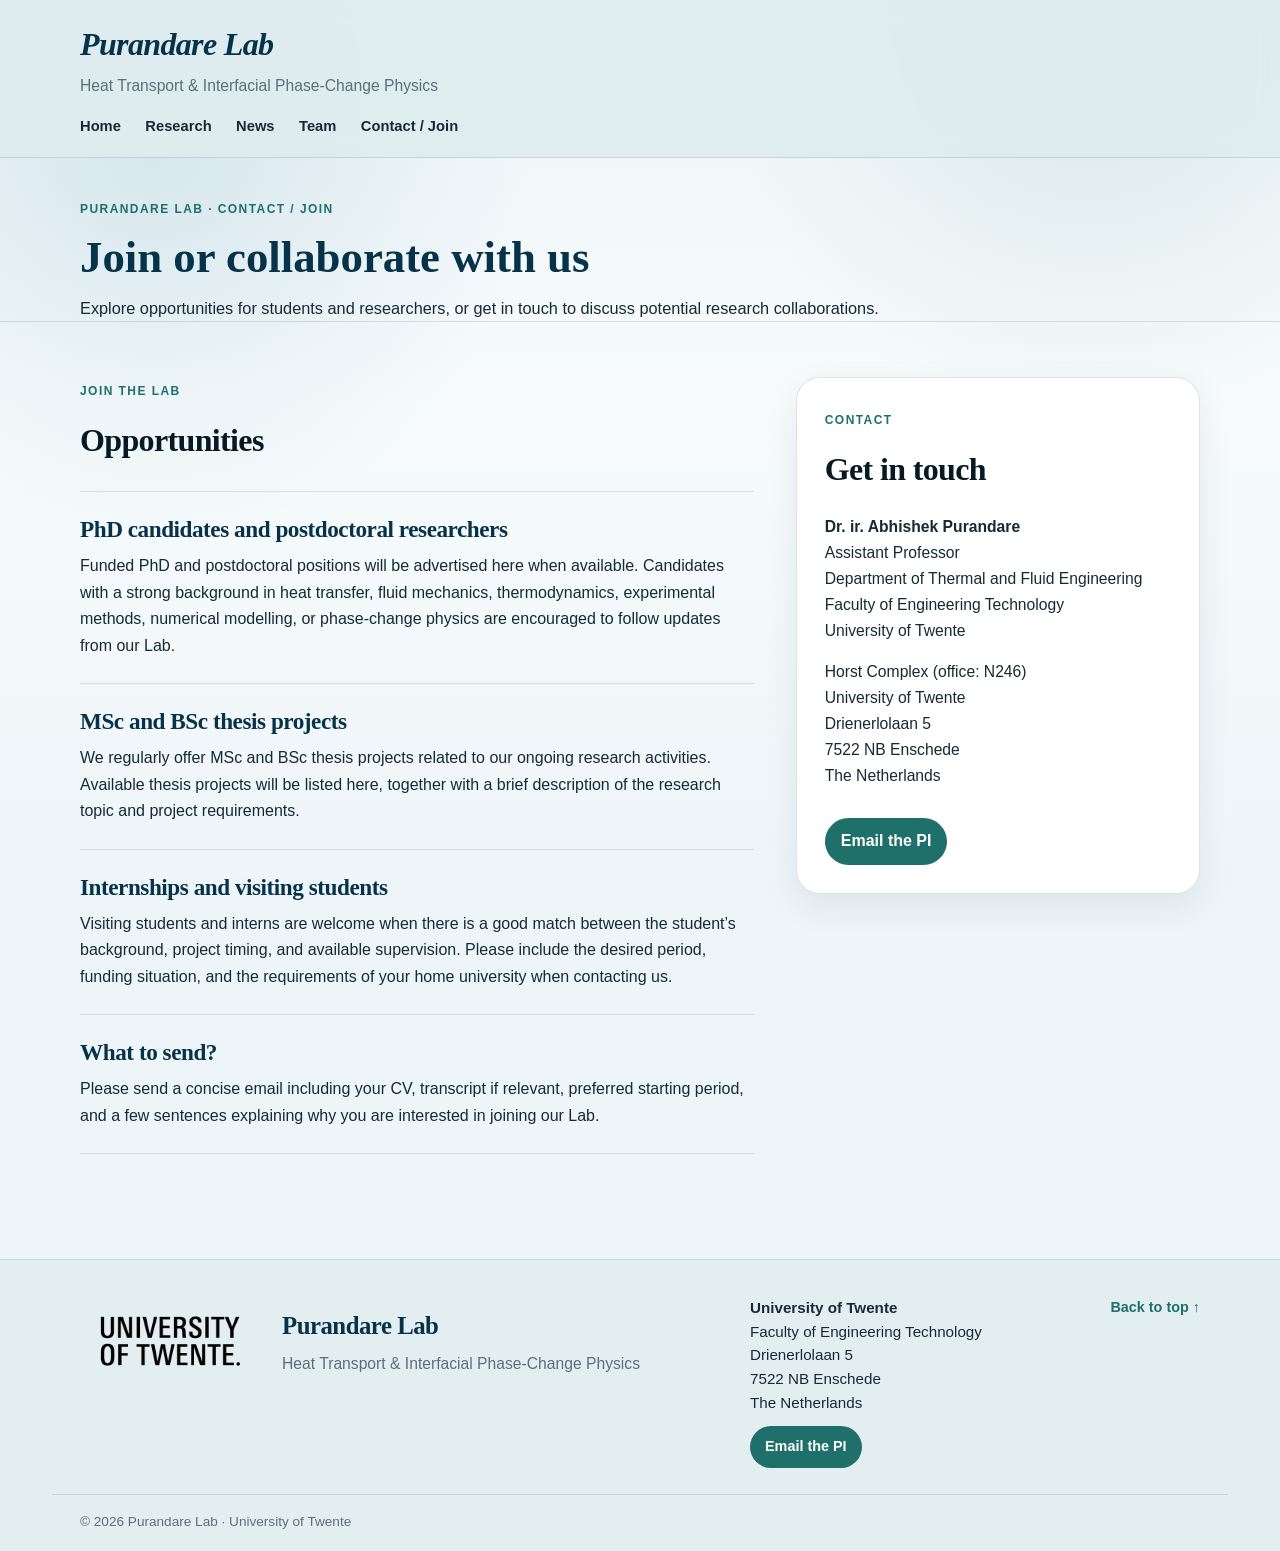
==== commit 33818a4b: "Update contact.html" ====
--- a/contact.html
+++ b/contact.html
@@ -2,7 +2,7 @@
 <html lang="en">
 <head>
   <meta charset="UTF-8">
-  <title>Contact / Join | HiPhy Lab</title>
+  <title>Contact / Join | Purandare Lab</title>
   <meta name="viewport" content="width=device-width, initial-scale=1">
   <link rel="stylesheet" href="assets/css/style.css">
 </head>
@@ -11,7 +11,7 @@
 
   <header class="header">
     <div class="container">
-      <h1>HiPhy Lab</h1>
+      <h1>Purandare Lab</h1>
       <p>Heat Transport &amp; Interfacial Phase-Change Physics</p>
 
       <nav class="nav">
@@ -28,7 +28,7 @@
 
     <section class="page-hero page-heading-compact">
       <div class="container">
-        <span class="eyebrow">HiPhy Lab · Contact / Join</span>
+        <span class="eyebrow">Purandare Lab · Contact / Join</span>
         <h2>Join or collaborate with us</h2>
 
         <p>
@@ -132,7 +132,7 @@
         >
 
         <div class="footer-lab-text">
-          <h3>HiPhy Lab</h3>
+          <h3>Purandare Lab</h3>
           <p>Heat Transport &amp; Interfacial Phase-Change Physics</p>
         </div>
       </div>
@@ -158,7 +158,7 @@
     </div>
 
     <div class="container footer-bottom">
-      <p>© 2026 HiPhy Lab · University of Twente</p>
+      <p>© 2026 Purandare Lab · University of Twente</p>
     </div>
   </footer>
 
--- a/assets/css/style.css
+++ b/assets/css/style.css
@@ -351,9 +351,28 @@
   font-size: 1.02rem;
 }
 
+
+/* Compact spacing between publication years */
+
 .publication-year {
-  margin-top: 36px;
-}
+  margin-top: 18px;
+}
+
+/* Less space between "All publications" and 2026 */
+.section h2 + .publication-year {
+  margin-top: 12px;
+}
+
+/* Remove default heading margin and reduce bottom gap */
+.publication-year h3 {
+  margin: 0 0 12px;
+}
+
+/* Remove excess space after the last publication of each year */
+.publication-year .publication-item:last-child {
+  margin-bottom: 0;
+}
+
 
 .publication-year h3 {
   font-family: Georgia, "Times New Roman", serif;
@@ -1761,3 +1780,45 @@
     padding-top: 28px;
   }
 }
+
+
+/* =========================================
+   COMPACT RESEARCH PROJECTS SECTION
+========================================= */
+
+/* Reduce space below section heading */
+.projects-section .project-showcase {
+  margin-top: 10px;
+}
+
+/* Reduce space inside each project entry */
+.projects-section .project-panel {
+  padding: 18px 0 24px;
+}
+
+/* Match project titles to research theme titles */
+.projects-section .project-body h3 {
+  font-family: Georgia, "Times New Roman", serif;
+  font-size: 1.55rem;
+  line-height: 1.18;
+  letter-spacing: -0.02em;
+  color: var(--navy);
+  margin: 0 0 12px;
+}
+
+
+/* =========================================
+   RESEARCH PROJECT DESCRIPTION FORMATTING
+========================================= */
+
+/* Justify project descriptions */
+.project-showcase .project-body p {
+  text-align: justify;
+  text-align-last: left;
+  hyphens: auto;
+}
+
+/* Remove dividing line below final project */
+.project-showcase .project-panel:last-child {
+  border-bottom: none;
+}
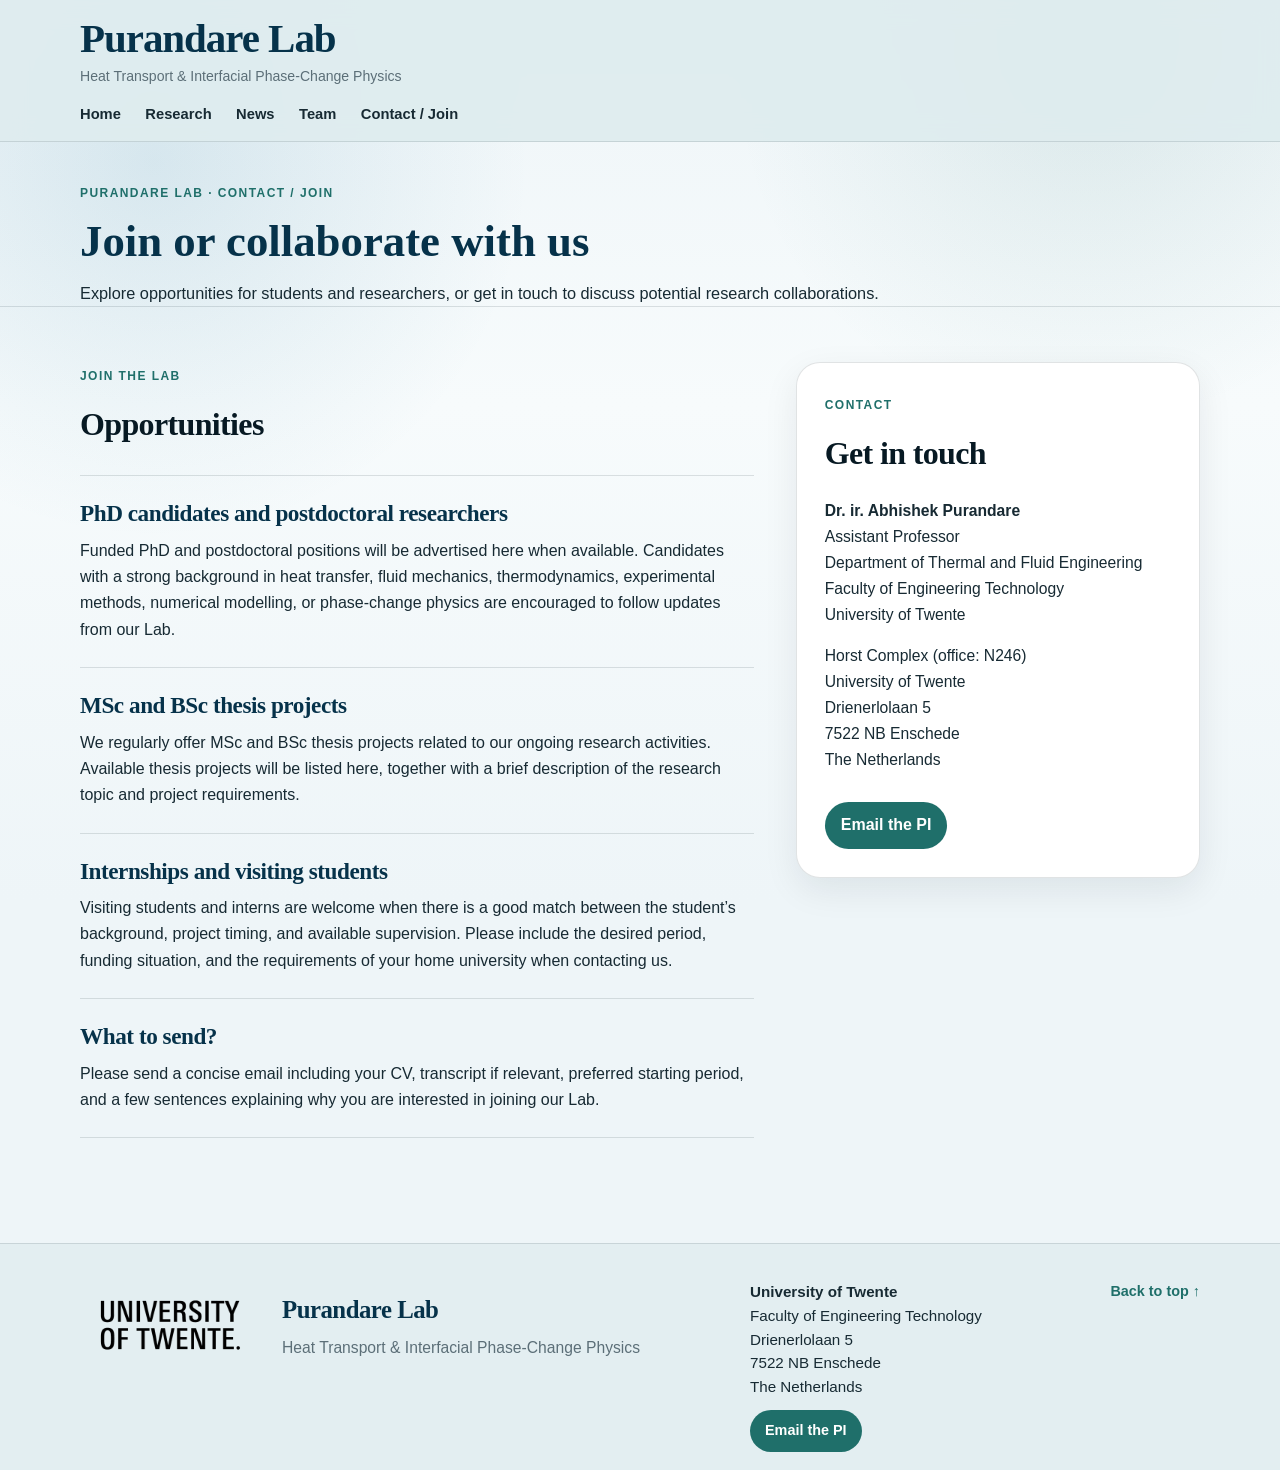
==== commit 67fc9b4d: "Update contact.html" ====
--- a/contact.html
+++ b/contact.html
@@ -156,10 +156,6 @@
       </div>
 
     </div>
-
-    <div class="container footer-bottom">
-      <p>© 2026 Purandare Lab · University of Twente</p>
-    </div>
   </footer>
 
 </body>
--- a/assets/css/style.css
+++ b/assets/css/style.css
@@ -82,23 +82,31 @@
 }
 
 .header .container {
-  padding-top: 18px;
-  padding-bottom: 18px;
+  padding-top: 14px;
+  padding-bottom: 14px;
+}
+
+.nav {
+  margin-top: 10px;
 }
 
 .header h1 {
   margin: 0;
   font-family: Georgia, "Times New Roman", serif;
-  font-size: 2rem;
-  font-style: italic;
-  color: var(--navy);
-  letter-spacing: -0.02em;
+  font-size: clamp(2rem, 3.2vw, 2.6rem);
+  font-weight: 700;
+  font-style: normal;
+  line-height: 1.2;
+  letter-spacing: -0.025em;
+  color: var(--navy);
 }
 
 .header p {
-  margin: 2px 0 0;
+  margin: 4px 0 0;
   color: var(--muted);
-  font-size: 0.98rem;
+  font-size: 0.88rem;
+  line-height: 1.4;
+  font-weight: 400;
 }
 
 .nav {
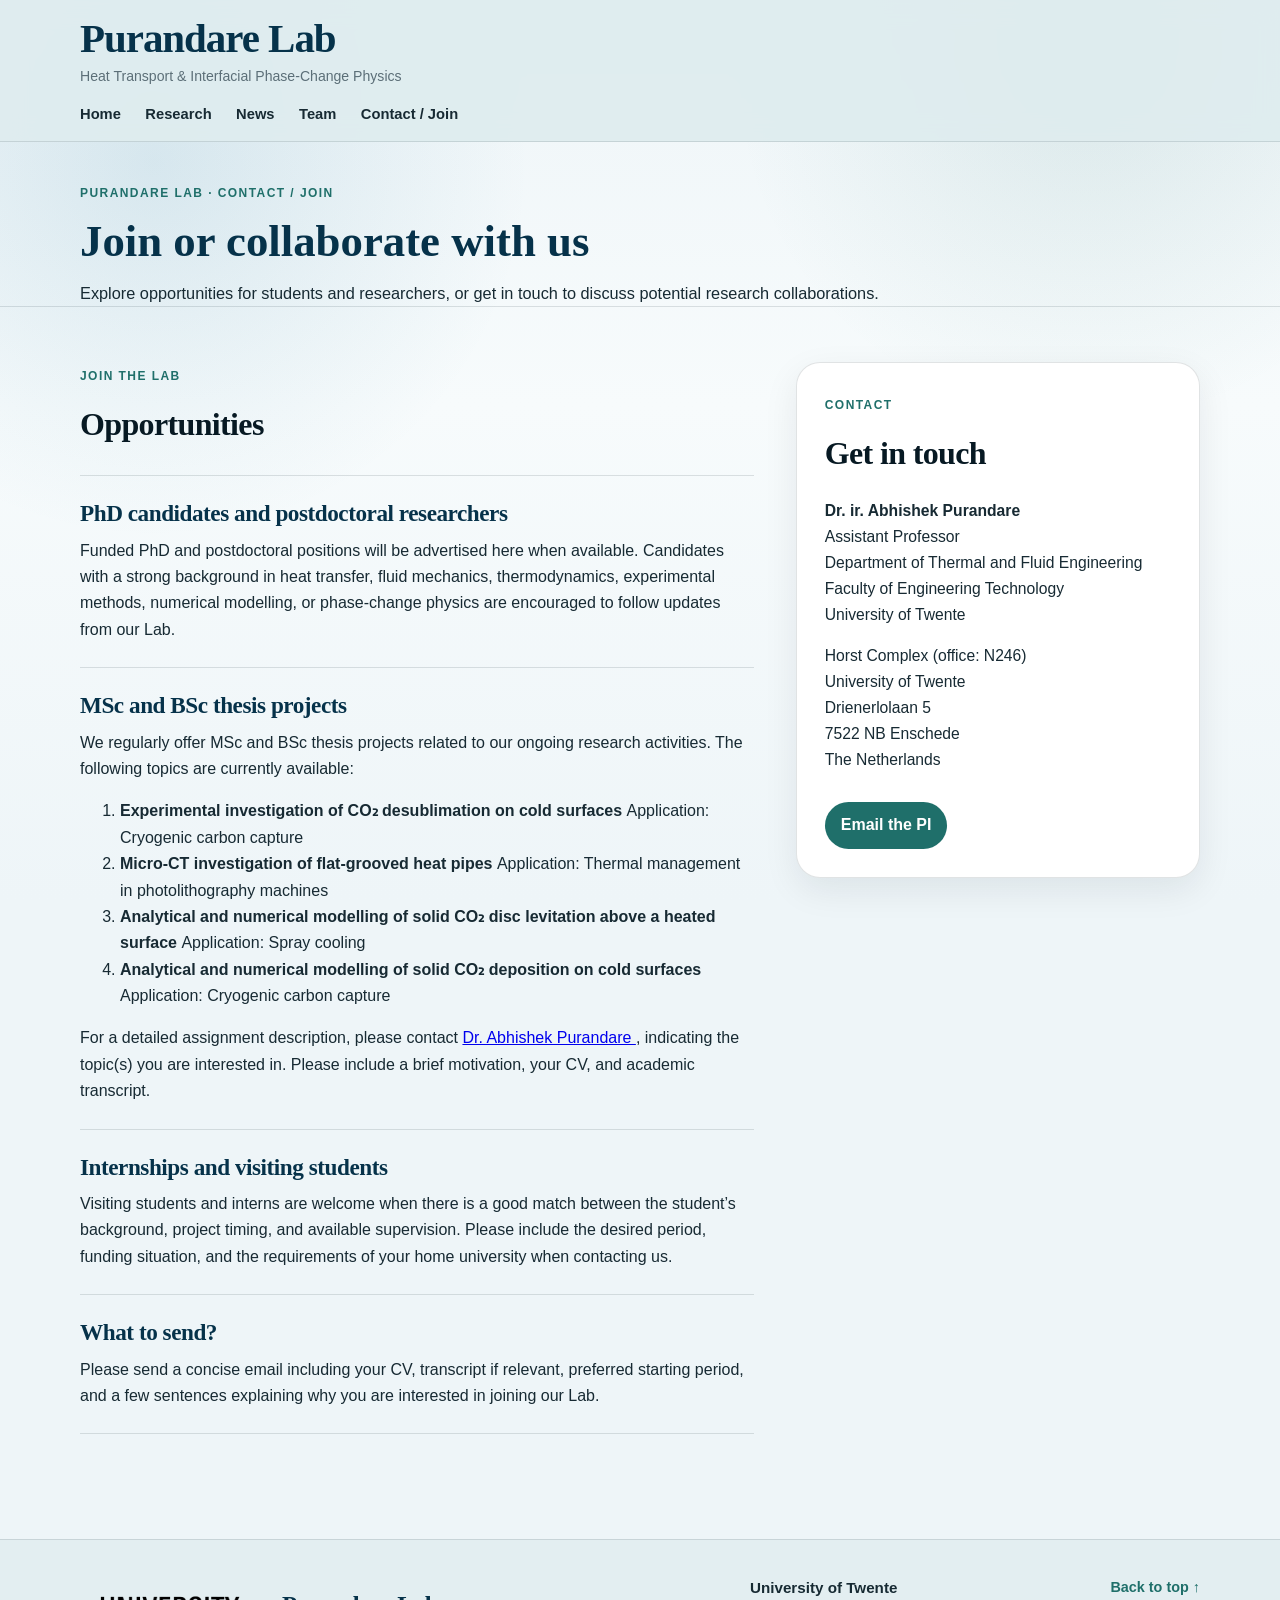
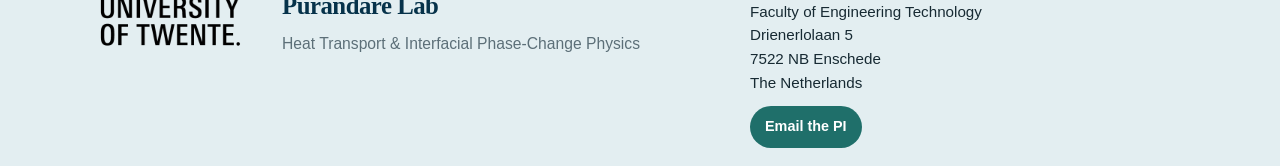
==== commit 21a033c2: "Update contact.html" ====
--- a/contact.html
+++ b/contact.html
@@ -60,11 +60,67 @@
 
             <div class="join-block">
               <h3>MSc and BSc thesis projects</h3>
-              <p>
-                We regularly offer MSc and BSc thesis projects related to our ongoing 
-                research activities. Available thesis projects will be listed here, together 
-                with a brief description of the research topic and project requirements.
-              </p>
+              
+<p>
+  We regularly offer MSc and BSc thesis projects
+  related to our ongoing research activities.
+  The following topics are currently available:
+</p>
+
+<ol class="thesis-project-list">
+
+  <li>
+    <strong>
+      Experimental investigation of CO₂ desublimation
+      on cold surfaces
+    </strong>
+    <span class="thesis-application">
+      Application: Cryogenic carbon capture
+    </span>
+  </li>
+
+  <li>
+    <strong>
+      Micro-CT investigation of flat-grooved heat pipes
+    </strong>
+    <span class="thesis-application">
+      Application: Thermal management in
+      photolithography machines
+    </span>
+  </li>
+
+  <li>
+    <strong>
+      Analytical and numerical modelling of solid CO₂
+      disc levitation above a heated surface
+    </strong>
+    <span class="thesis-application">
+      Application: Spray cooling
+    </span>
+  </li>
+
+  <li>
+    <strong>
+      Analytical and numerical modelling of solid CO₂
+      deposition on cold surfaces
+    </strong>
+    <span class="thesis-application">
+      Application: Cryogenic carbon capture
+    </span>
+  </li>
+
+</ol>
+
+<p>
+  For a detailed assignment description, please contact
+  <a href="mailto:a.s.purandare@utwente.nl">
+    Dr. Abhishek Purandare
+  </a>,
+  indicating the topic(s) you are interested in.
+  Please include a brief motivation, your CV,
+  and academic transcript.
+</p>
+
             </div>
 
             <div class="join-block">
--- a/assets/css/style.css
+++ b/assets/css/style.css
@@ -384,7 +384,7 @@
 
 .publication-year h3 {
   font-family: Georgia, "Times New Roman", serif;
-  font-size: 2rem;
+  font-size: 1.5rem;
   color: var(--orange);
   margin-bottom: 18px;
 }
@@ -1830,3 +1830,147 @@
 .project-showcase .project-panel:last-child {
   border-bottom: none;
 }
+
+
+/* =========================================
+   RESEARCH THEMES - TWO COLUMN LAYOUT
+========================================= */
+
+/* Two research tiles per row */
+
+.theme-grid {
+  display: grid;
+  grid-template-columns: repeat(2, minmax(0, 1fr));
+  gap: 24px;
+  margin-top: 22px;
+}
+
+/* Card spacing */
+
+.theme-card {
+  padding: 28px;
+}
+
+/* Research theme headings */
+
+.theme-card h3 {
+  margin: 0 0 18px;
+  font-family: Georgia, "Times New Roman", serif;
+  font-size: 1.55rem;
+  font-weight: 700;
+  line-height: 1.2;
+  color: var(--navy);
+}
+
+/* Description paragraphs */
+
+.theme-card p {
+  margin: 0;
+  line-height: 1.65;
+  text-align: left;
+}
+
+/* Second paragraph: significance */
+
+.theme-card p.theme-importance {
+  margin-top: 16px;
+}
+
+/* One column on mobile */
+
+@media (max-width: 760px) {
+
+  .theme-grid {
+    grid-template-columns: 1fr;
+    gap: 18px;
+  }
+
+  .theme-card {
+    padding: 22px;
+  }
+
+  .theme-card h3 {
+    font-size: 1.4rem;
+  }
+
+}
+
+
+/* ========================================
+   COMPACT NEWS ARCHIVE SPACING
+======================================== */
+
+/* Reduce vertical spacing between news items */
+
+.news-archive-item {
+  padding: 10px 0;
+}
+
+/* Remove extra space below descriptions */
+
+.news-archive-content p:last-child {
+  margin-bottom: 0;
+}
+
+/* Reduce spacing below category labels */
+
+.news-archive-content .news-category {
+  margin-bottom: 3px;
+}
+
+/* Reduce space between title and description */
+
+.news-archive-content h3 {
+  margin-bottom: 5px;
+}
+
+/* Mobile spacing */
+
+@media (max-width: 760px) {
+  .news-archive-item {
+    padding: 10px 0;
+  }
+}
+
+
+/* Team statistics beside heading */
+
+.team-heading-with-stats {
+  display: flex;
+  align-items: baseline;
+  flex-wrap: wrap;
+  gap: 22px;
+}
+
+.team-heading-with-stats h2 {
+  margin: 0;
+}
+
+.team-stats {
+  display: flex;
+  align-items: baseline;
+  gap: 12px;
+  white-space: nowrap;
+  font-size: 0.95rem;
+  color: var(--muted);
+}
+
+.team-stats strong {
+  font-size: 1.15rem;
+  font-weight: 700;
+  color: var(--teal);
+}
+
+.team-stats-separator {
+  color: #9aadb3;
+}
+
+@media (max-width: 760px) {
+  .team-heading-with-stats {
+    gap: 10px 18px;
+  }
+
+  .team-stats {
+    font-size: 0.85rem;
+  }
+}
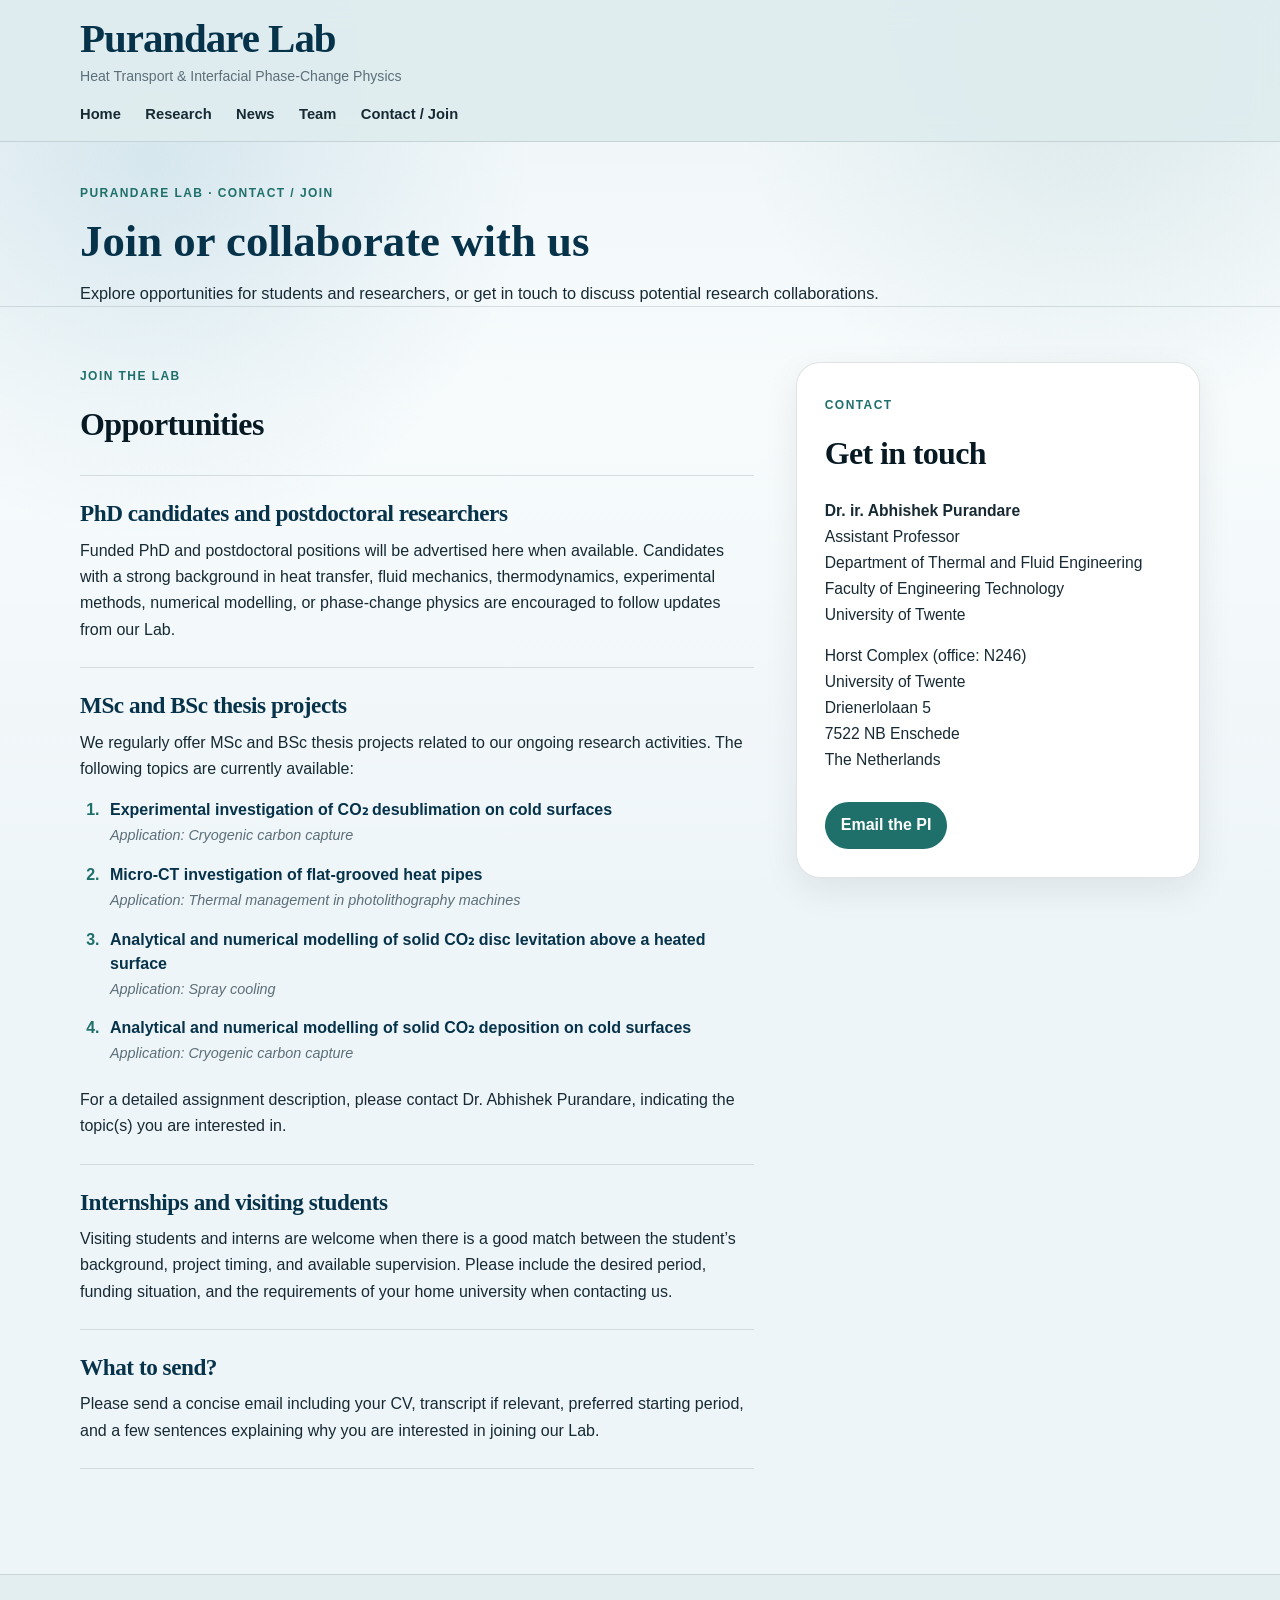
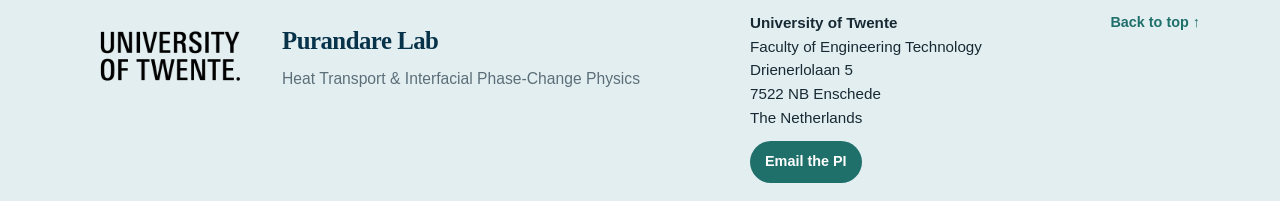
==== commit 25a49931: "Update contact.html" ====
--- a/contact.html
+++ b/contact.html
@@ -113,12 +113,8 @@
 
 <p>
   For a detailed assignment description, please contact
-  <a href="mailto:a.s.purandare@utwente.nl">
-    Dr. Abhishek Purandare
-  </a>,
+  Dr. Abhishek Purandare,
   indicating the topic(s) you are interested in.
-  Please include a brief motivation, your CV,
-  and academic transcript.
 </p>
 
             </div>
--- a/assets/css/style.css
+++ b/assets/css/style.css
@@ -1974,3 +1974,35 @@
     font-size: 0.85rem;
   }
 }
+
+
+/* MSc and BSc thesis assignment list */
+
+.thesis-project-list {
+  padding-left: 24px;
+  margin: 16px 0 22px;
+}
+
+.thesis-project-list li {
+  padding-left: 6px;
+  margin-bottom: 16px;
+  line-height: 1.5;
+}
+
+.thesis-project-list li::marker {
+  color: var(--teal);
+  font-weight: 700;
+}
+
+.thesis-project-list strong {
+  font-weight: 600;
+  color: var(--navy);
+}
+
+.thesis-application {
+  display: block;
+  margin-top: 3px;
+  font-size: 0.9rem;
+  font-style: italic;
+  color: var(--muted);
+}
